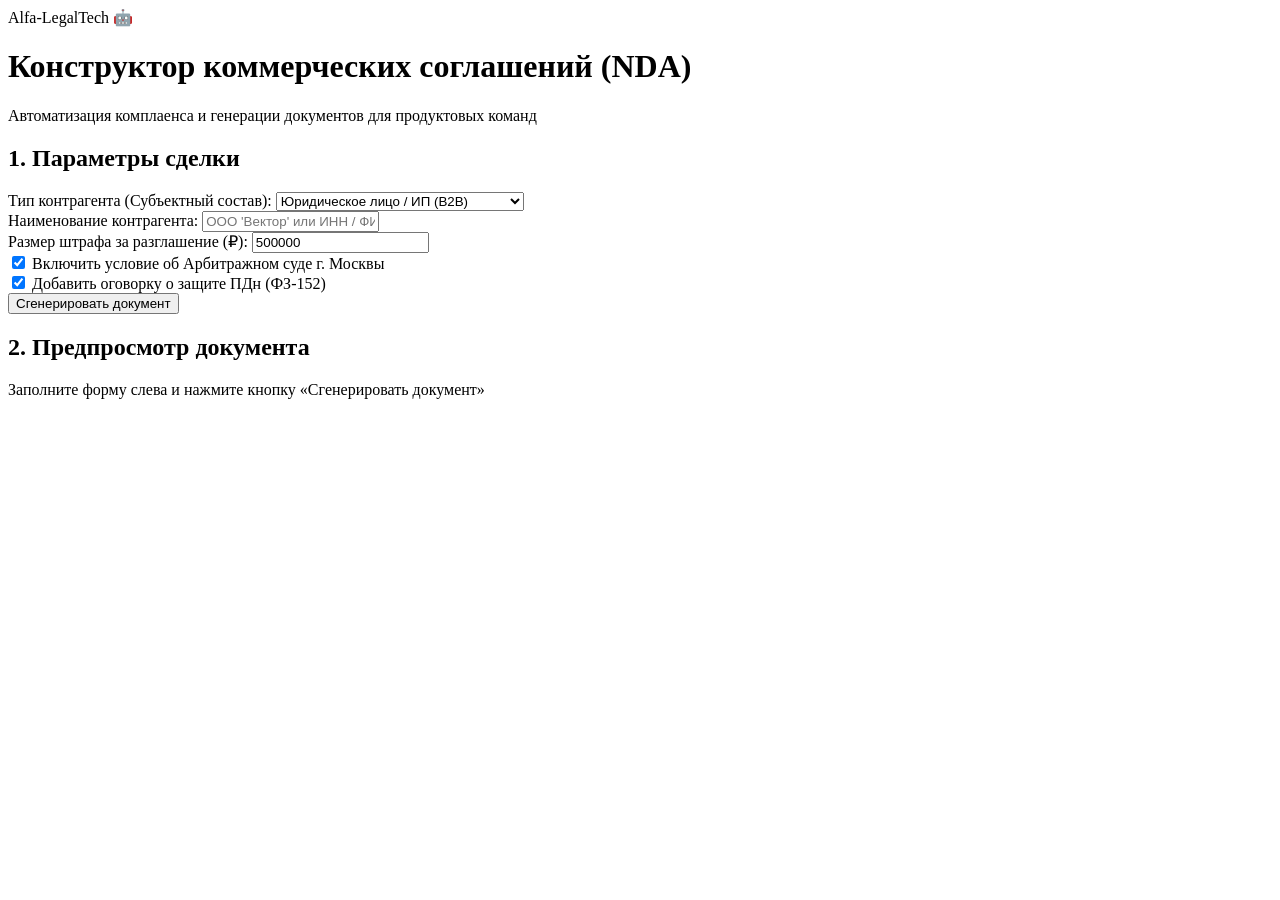
==== index.html @ 14169ea5 "Create index.html" ====
<!DOCTYPE html>
<html lang="ru">
<head>
    <meta charset="UTF-8">
    <meta name="viewport" content="width=device-width, initial-scale=1.0">
    <title>LegalTech Contract Constructor | Alfa-Beta</title>
    <link rel="stylesheet" href="style.css">
</head>
<body>
    <div class="container">
        <header>
            <div class="logo">Alfa-LegalTech 🤖</div>
            <h1>Конструктор коммерческих соглашений (NDA)</h1>
            <p class="subtitle">Автоматизация комплаенса и генерации документов для продуктовых команд</p>
        </header>

        <div class="main-content">
            <!-- Левая часть: Форма ввода параметров -->
            <section class="form-section">
                <h2>1. Параметры сделки</h2>
                <form id="contractForm">
                    <div class="form-group">
                        <label for="clientType">Тип контрагента (Субъектный состав):</label>
                        <select id="clientType">
                            <option value="b2b">Юридическое лицо / ИП (B2B)</option>
                            <option value="b2c">Физическое лицо / Фрилансер (B2C)</option>
                        </select>
                    </div>

                    <div class="form-group">
                        <label for="partyName">Наименование контрагента:</label>
                        <input type="text" id="partyName" placeholder="ООО 'Вектор' или ИНН / ФИО фрилансера" required>
                    </div>

                    <div class="form-group">
                        <label for="penaltyAmount">Размер штрафа за разглашение (₽):</label>
                        <input type="number" id="penaltyAmount" value="500000" step="50000">
                    </div>

                    <div class="form-group checkbox-group">
                        <input type="checkbox" id="includeArbitration" checked>
                        <label for="includeArbitration">Включить условие об Арбитражном суде г. Москвы</label>
                    </div>

                    <div class="form-group checkbox-group">
                        <input type="checkbox" id="personalData" checked>
                        <label for="personalData">Добавить оговорку о защите ПДн (ФЗ-152)</label>
                    </div>

                    <button type="button" id="generateBtn" class="btn">Сгенерировать документ</button>
                </form>
            </section>

            <!-- Правая часть: Результат (Документ) -->
            <section class="preview-section">
                <h2>2. Предпросмотр документа</h2>
                <div class="document-box" id="documentOutput">
                    <p class="placeholder-text">Заполните форму слева и нажмите кнопку «Сгенерировать документ»</p>
                </div>
            </section>
        </div>
    </div>
    <script src="script.js"></script>
</body>
</html>
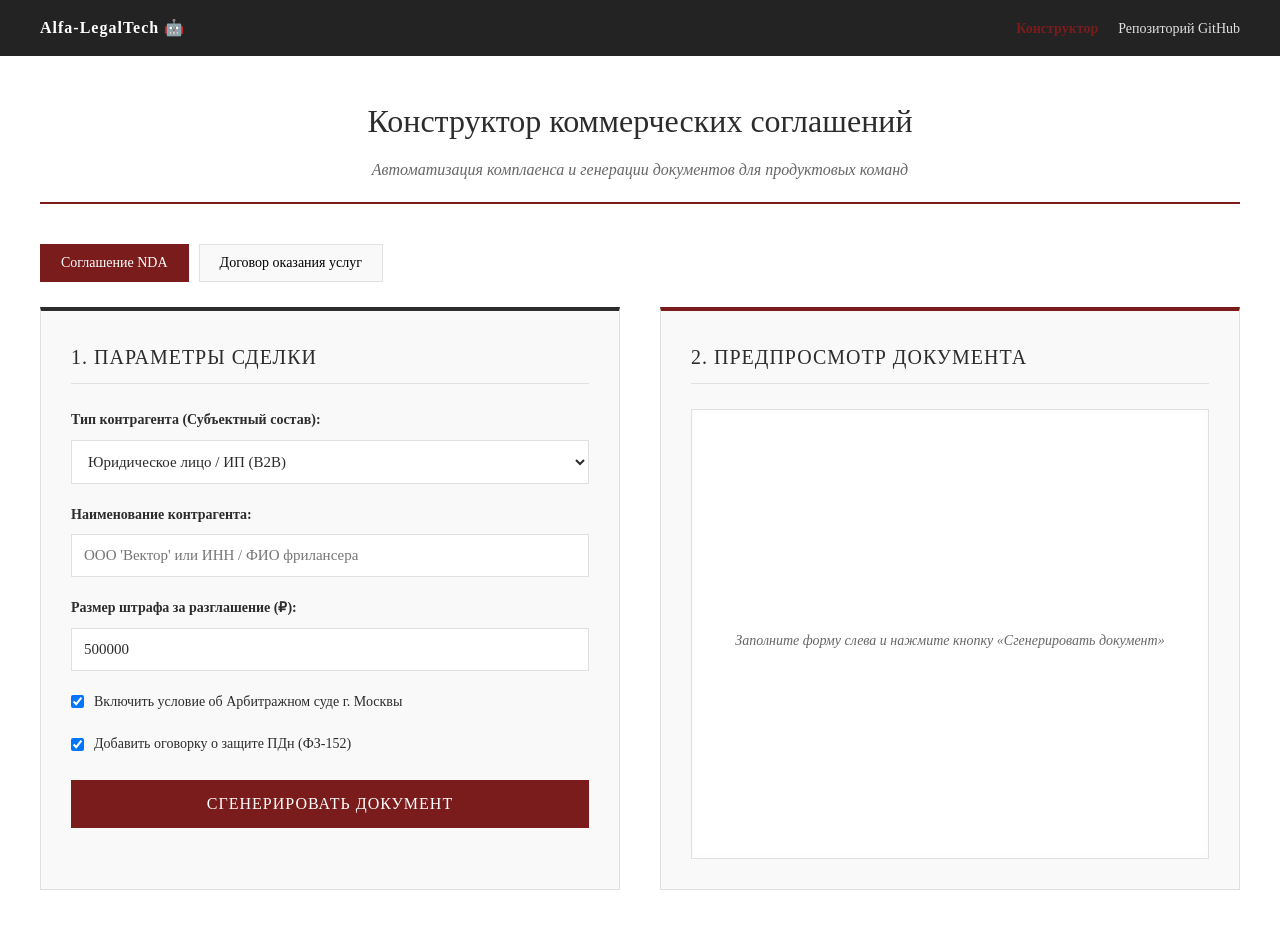
==== commit 7cdc0748: "Update index.html" ====
--- a/index.html
+++ b/index.html
@@ -7,15 +7,28 @@
     <link rel="stylesheet" href="style.css">
 </head>
 <body>
+    <nav class="top-nav">
+        <div class="nav-container">
+            <div class="nav-brand">Alfa-LegalTech 🤖</div>
+            <ul class="nav-menu">
+                <li><a href="#" class="active">Конструктор</a></li>
+                <li><a href="https://github.com/viksh-dev" target="_blank">Репозиторий GitHub</a></li>
+            </ul>
+        </div>
+    </nav>
+
     <div class="container">
         <header>
-            <div class="logo">Alfa-LegalTech 🤖</div>
-            <h1>Конструктор коммерческих соглашений (NDA)</h1>
+            <h1>Конструктор коммерческих соглашений</h1>
             <p class="subtitle">Автоматизация комплаенса и генерации документов для продуктовых команд</p>
         </header>
 
+        <div class="tabs-container">
+            <button class="tab-btn active" data-tab="nda">Соглашение NDA</button>
+            <button class="tab-btn" data-tab="service">Договор оказания услуг</button>
+        </div>
+
         <div class="main-content">
-            <!-- Левая часть: Форма ввода параметров -->
             <section class="form-section">
                 <h2>1. Параметры сделки</h2>
                 <form id="contractForm">
@@ -44,6 +57,7 @@
 
                     <div class="form-group checkbox-group">
                         <input type="checkbox" id="personalData" checked>
+                        <label type="checkbox" id="personalData" checked>
                         <label for="personalData">Добавить оговорку о защите ПДн (ФЗ-152)</label>
                     </div>
 
@@ -51,7 +65,6 @@
                 </form>
             </section>
 
-            <!-- Правая часть: Результат (Документ) -->
             <section class="preview-section">
                 <h2>2. Предпросмотр документа</h2>
                 <div class="document-box" id="documentOutput">
--- a/style.css
+++ b/style.css
@@ -0,0 +1,238 @@
+.top-nav {
+    background-color: #232323;
+    padding: 15px 20px;
+    margin: -40px -20px 40px -20px;
+}
+
+.nav-container {
+    max-width: 1200px;
+    margin: 0 auto;
+    display: flex;
+    justify-content: space-between;
+    align-items: center;
+}
+
+.nav-brand {
+    color: #FFFFFF;
+    font-size: 16px;
+    font-weight: bold;
+    letter-spacing: 1px;
+}
+
+.nav-menu {
+    display: flex;
+    list-style: none;
+    gap: 20px;
+}
+
+.nav-menu a {
+    color: #E0E0E0;
+    text-decoration: none;
+    font-size: 14px;
+    transition: color 0.3s;
+}
+
+.nav-menu a:hover, .nav-menu a.active {
+    color: #7A1C1C;
+    font-weight: bold;
+}
+
+.tabs-container {
+    display: flex;
+    gap: 10px;
+    margin-bottom: 25px;
+}
+
+.tab-btn {
+    background-color: #F9F9F9;
+    border: 1px solid #E0E0E0;
+    padding: 10px 20px;
+    font-size: 14px;
+    cursor: pointer;
+    transition: all 0.3s;
+}
+
+.tab-btn.active {
+    background-color: #7A1C1C;
+    color: #FFFFFF;
+    border-color: #7A1C1C;
+}
+:root {
+    --primary-color: #7A1C1C;
+    --primary-hover: #5A1212;
+    --bg-light: #F9F9F9;
+    --text-dark: #2C2C2C;
+    --text-muted: #666666;
+    --border-color: #E0E0E0;
+    --footer-dark: #232323;
+}
+
+* {
+    box-sizing: border-box;
+    margin: 0;
+    padding: 0;
+    font-family: 'Times New Roman', Georgia, serif;
+}
+
+body {
+    background-color: #FFFFFF;
+    color: var(--text-dark);
+    line-height: 1.6;
+    padding: 40px 20px;
+}
+
+.container {
+    max-width: 1200px;
+    margin: 0 auto;
+}
+
+header {
+    text-align: center;
+    margin-bottom: 40px;
+    border-bottom: 2px solid var(--primary-color);
+    padding-bottom: 20px;
+}
+
+.logo {
+    font-size: 14px;
+    text-transform: uppercase;
+    letter-spacing: 2px;
+    color: var(--text-muted);
+    margin-bottom: 10px;
+}
+
+h1 {
+    font-size: 32px;
+    font-weight: normal;
+    color: var(--text-dark);
+    margin-bottom: 10px;
+}
+
+.subtitle {
+    font-style: italic;
+    color: var(--text-muted);
+    font-size: 16px;
+}
+
+.main-content {
+    display: flex;
+    gap: 40px;
+}
+
+section {
+    flex: 1;
+    background: var(--bg-light);
+    border: 1px solid var(--border-color);
+    padding: 30px;
+    border-top: 4px solid var(--text-dark);
+}
+
+.preview-section {
+    border-top: 4px solid var(--primary-color);
+}
+
+h2 {
+    font-size: 20px;
+    font-weight: normal;
+    text-transform: uppercase;
+    letter-spacing: 1px;
+    margin-bottom: 25px;
+    color: var(--text-dark);
+    border-bottom: 1px solid var(--border-color);
+    padding-bottom: 10px;
+}
+
+.form-group {
+    margin-bottom: 20px;
+}
+
+label {
+    display: block;
+    font-size: 14px;
+    margin-bottom: 8px;
+    font-weight: bold;
+}
+
+input[type="text"],
+input[type="number"],
+select {
+    width: 100%;
+    padding: 12px;
+    border: 1px solid var(--border-color);
+    background-color: #FFFFFF;
+    font-size: 15px;
+    color: var(--text-dark);
+    transition: border 0.3s;
+}
+
+input:focus, select:focus {
+    outline: none;
+    border-color: var(--primary-color);
+}
+
+.checkbox-group {
+    display: flex;
+    align-items: center;
+    gap: 10px;
+    cursor: pointer;
+}
+
+.checkbox-group label {
+    margin-bottom: 0;
+    font-weight: normal;
+}
+
+.btn {
+    display: block;
+    width: 100%;
+    background-color: var(--primary-color);
+    color: #FFFFFF;
+    border: none;
+    padding: 15px;
+    font-size: 16px;
+    text-transform: uppercase;
+    letter-spacing: 1px;
+    cursor: pointer;
+    transition: background 0.3s;
+    margin-top: 25px;
+}
+
+.btn:hover {
+    background-color: var(--primary-hover);
+}
+
+.document-box {
+    background: #FFFFFF;
+    border: 1px solid var(--border-color);
+    padding: 40px;
+    min-height: 450px;
+    font-size: 14px;
+    color: #000000;
+    box-shadow: inset 0 0 10px rgba(0,0,0,0.02);
+    overflow-y: auto;
+}
+
+.placeholder-text {
+    color: var(--text-muted);
+    font-style: italic;
+    text-align: center;
+    margin-top: 180px;
+}
+
+.doc-title {
+    text-align: center;
+    font-weight: bold;
+    text-transform: uppercase;
+    margin-bottom: 20px;
+}
+
+.doc-clause {
+    margin-bottom: 15px;
+    text-align: justify;
+}
+
+max-width: 768px {
+    .main-content {
+        flex-direction: column;
+    }
+}
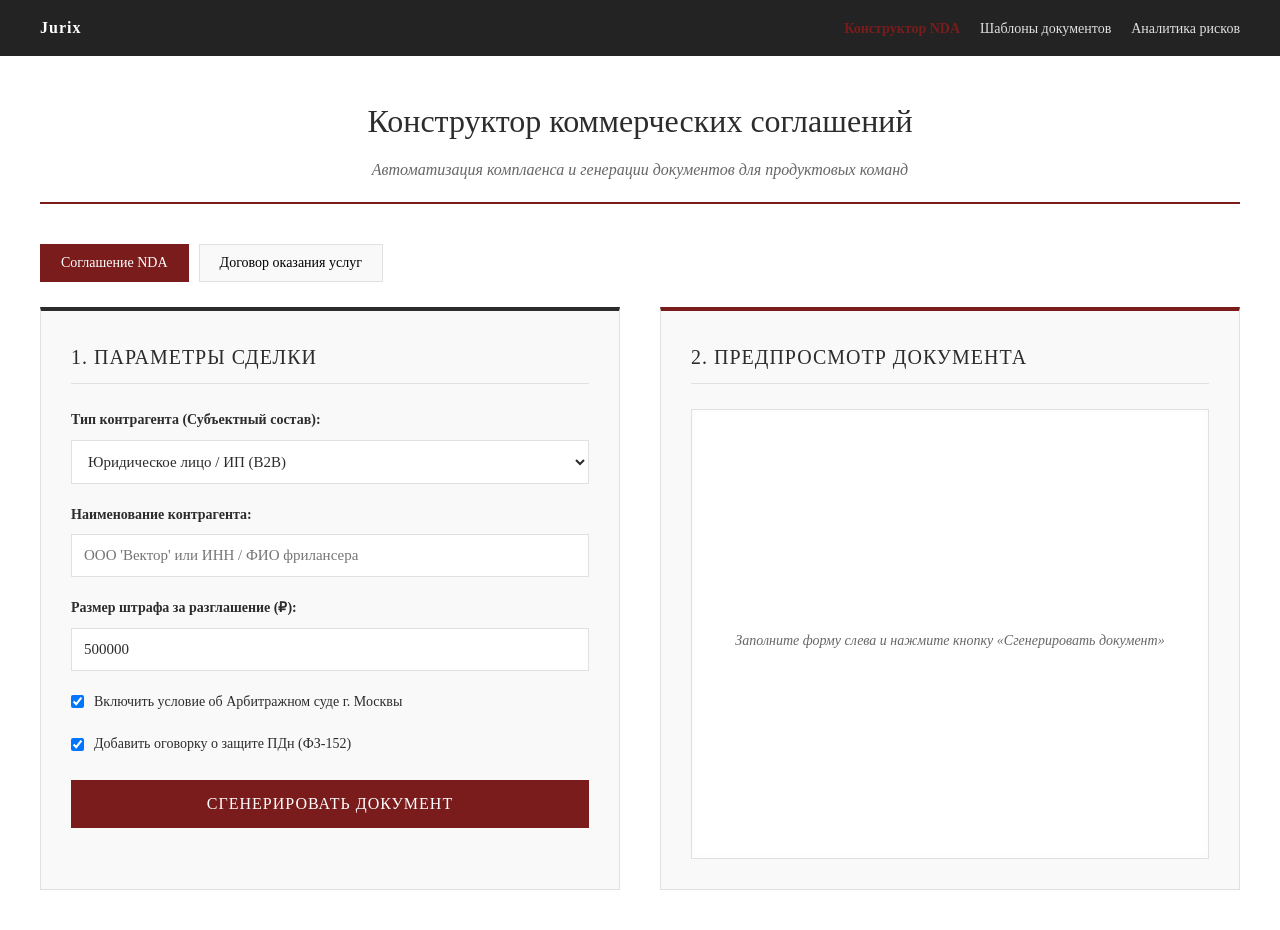
==== commit 5f06e49b: "Update index.html" ====
--- a/index.html
+++ b/index.html
@@ -8,14 +8,15 @@
 </head>
 <body>
     <nav class="top-nav">
-        <div class="nav-container">
-            <div class="nav-brand">Alfa-LegalTech 🤖</div>
-            <ul class="nav-menu">
-                <li><a href="#" class="active">Конструктор</a></li>
-                <li><a href="https://github.com/viksh-dev" target="_blank">Репозиторий GitHub</a></li>
-            </ul>
-        </div>
-    </nav>
+    <div class="nav-container">
+        <div class="nav-brand">Jurix</div>
+        <ul class="nav-menu">
+            <li><a href="index.html" class="active">Конструктор NDA</a></li>
+            <li><a href="templates.html">Шаблоны документов</a></li>
+            <li><a href="analytics.html">Аналитика рисков</a></li>
+        </ul>
+    </div>
+</nav>
 
     <div class="container">
         <header>
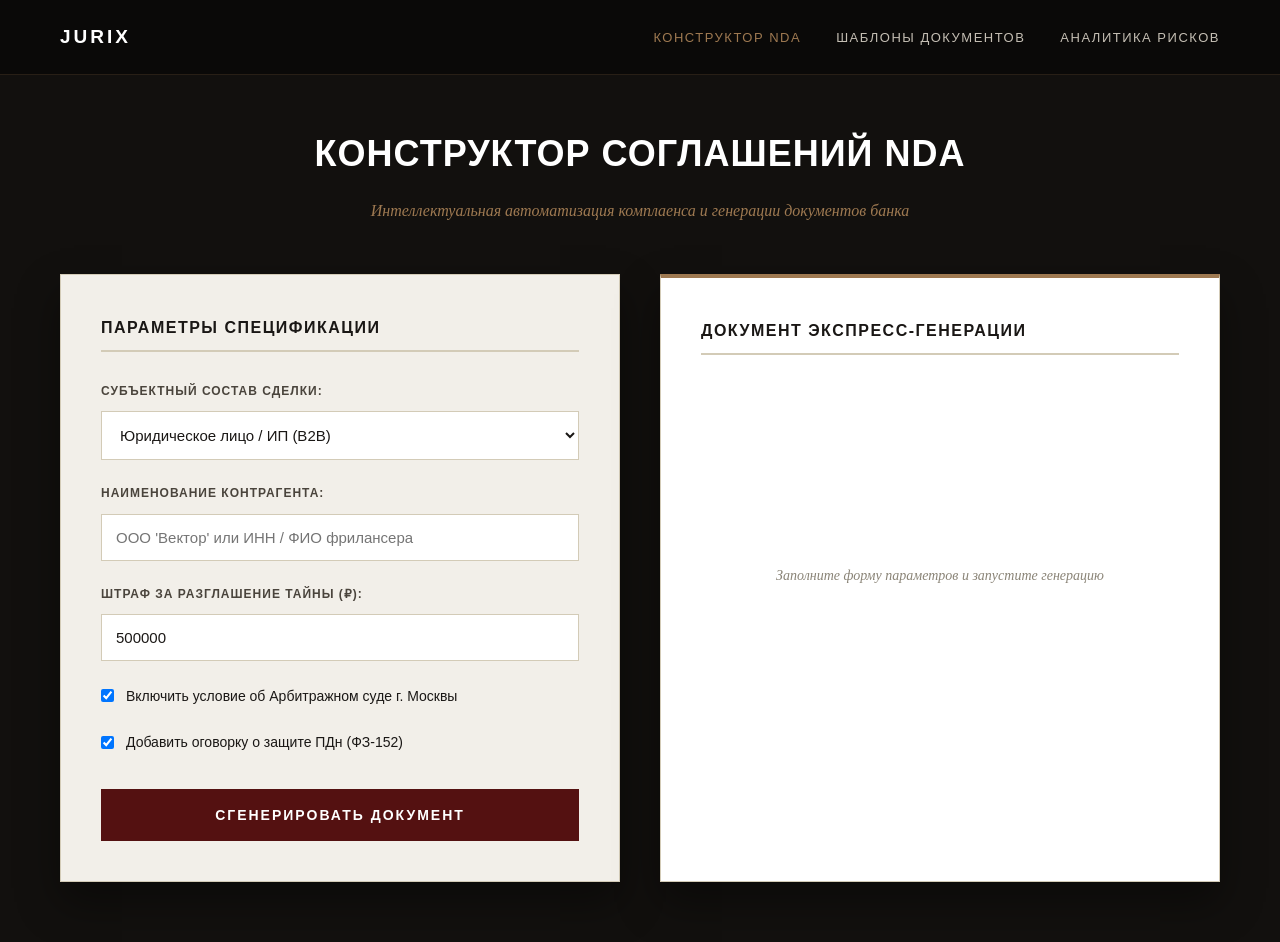
==== commit 0a076989: "Update index.html" ====
--- a/index.html
+++ b/index.html
@@ -3,38 +3,33 @@
 <head>
     <meta charset="UTF-8">
     <meta name="viewport" content="width=device-width, initial-scale=1.0">
-    <title>LegalTech Contract Constructor | Alfa-Beta</title>
+    <title>Конструктор NDA | Alfa-LegalTech</title>
     <link rel="stylesheet" href="style.css">
 </head>
 <body>
     <nav class="top-nav">
-    <div class="nav-container">
-        <div class="nav-brand">Jurix</div>
-        <ul class="nav-menu">
-            <li><a href="index.html" class="active">Конструктор NDA</a></li>
-            <li><a href="templates.html">Шаблоны документов</a></li>
-            <li><a href="analytics.html">Аналитика рисков</a></li>
-        </ul>
-    </div>
-</nav>
+        <div class="nav-container">
+            <div class="nav-brand">jURIX</div>
+            <ul class="nav-menu">
+                <li><a href="index.html" class="active">Конструктор NDA</a></li>
+                <li><a href="templates.html">Шаблоны документов</a></li>
+                <li><a href="analytics.html">Аналитика рисков</a></li>
+            </ul>
+        </div>
+    </nav>
 
     <div class="container">
         <header>
-            <h1>Конструктор коммерческих соглашений</h1>
-            <p class="subtitle">Автоматизация комплаенса и генерации документов для продуктовых команд</p>
+            <h1>Конструктор соглашений NDA</h1>
+            <p class="subtitle">Интеллектуальная автоматизация комплаенса и генерации документов банка</p>
         </header>
-
-        <div class="tabs-container">
-            <button class="tab-btn active" data-tab="nda">Соглашение NDA</button>
-            <button class="tab-btn" data-tab="service">Договор оказания услуг</button>
-        </div>
 
         <div class="main-content">
             <section class="form-section">
-                <h2>1. Параметры сделки</h2>
+                <h2>Параметры спецификации</h2>
                 <form id="contractForm">
                     <div class="form-group">
-                        <label for="clientType">Тип контрагента (Субъектный состав):</label>
+                        <label for="clientType">Субъектный состав сделки:</label>
                         <select id="clientType">
                             <option value="b2b">Юридическое лицо / ИП (B2B)</option>
                             <option value="b2c">Физическое лицо / Фрилансер (B2C)</option>
@@ -47,7 +42,7 @@
                     </div>
 
                     <div class="form-group">
-                        <label for="penaltyAmount">Размер штрафа за разглашение (₽):</label>
+                        <label for="penaltyAmount">Штраф за разглашение тайны (₽):</label>
                         <input type="number" id="penaltyAmount" value="500000" step="50000">
                     </div>
 
@@ -58,7 +53,6 @@
 
                     <div class="form-group checkbox-group">
                         <input type="checkbox" id="personalData" checked>
-                        <label type="checkbox" id="personalData" checked>
                         <label for="personalData">Добавить оговорку о защите ПДн (ФЗ-152)</label>
                     </div>
 
@@ -67,9 +61,9 @@
             </section>
 
             <section class="preview-section">
-                <h2>2. Предпросмотр документа</h2>
+                <h2>Документ экспресс-генерации</h2>
                 <div class="document-box" id="documentOutput">
-                    <p class="placeholder-text">Заполните форму слева и нажмите кнопку «Сгенерировать документ»</p>
+                    <p class="placeholder-text">Заполните форму параметров и запустите генерацию</p>
                 </div>
             </section>
         </div>
--- a/style.css
+++ b/style.css
@@ -1,116 +1,96 @@
-.top-nav {
-    background-color: #232323;
-    padding: 15px 20px;
-    margin: -40px -20px 40px -20px;
-}
-
-.nav-container {
-    max-width: 1200px;
-    margin: 0 auto;
-    display: flex;
-    justify-content: space-between;
-    align-items: center;
-}
-
-.nav-brand {
-    color: #FFFFFF;
-    font-size: 16px;
-    font-weight: bold;
-    letter-spacing: 1px;
-}
-
-.nav-menu {
-    display: flex;
-    list-style: none;
-    gap: 20px;
-}
-
-.nav-menu a {
-    color: #E0E0E0;
-    text-decoration: none;
-    font-size: 14px;
-    transition: color 0.3s;
-}
-
-.nav-menu a:hover, .nav-menu a.active {
-    color: #7A1C1C;
-    font-weight: bold;
-}
-
-.tabs-container {
-    display: flex;
-    gap: 10px;
-    margin-bottom: 25px;
-}
-
-.tab-btn {
-    background-color: #F9F9F9;
-    border: 1px solid #E0E0E0;
-    padding: 10px 20px;
-    font-size: 14px;
-    cursor: pointer;
-    transition: all 0.3s;
-}
-
-.tab-btn.active {
-    background-color: #7A1C1C;
-    color: #FFFFFF;
-    border-color: #7A1C1C;
-}
 :root {
-    --primary-color: #7A1C1C;
-    --primary-hover: #5A1212;
-    --bg-light: #F9F9F9;
-    --text-dark: #2C2C2C;
-    --text-muted: #666666;
-    --border-color: #E0E0E0;
-    --footer-dark: #232323;
+    --bg-dark-screen: #12100E; 
+    --panel-paper: #F2EFE9;   
+    --text-main: #1A1715;     
+    --text-light: #EAE5DC;    
+    --accent-gold: #9E7951;   
+    --accent-wine: #541111;   
+    --accent-wine-hover: #3A0B0B;
+    --border-soft: #D3CBB7;   
 }
 
 * {
     box-sizing: border-box;
     margin: 0;
     padding: 0;
+}
+
+body {
+    background-color: var(--bg-dark-screen);
+    color: var(--text-light);
+    line-height: 1.6;
+    padding: 0 0 60px 0;
     font-family: 'Times New Roman', Georgia, serif;
 }
 
-body {
-    background-color: #FFFFFF;
-    color: var(--text-dark);
-    line-height: 1.6;
-    padding: 40px 20px;
+.top-nav {
+    background-color: #0A0908;
+    padding: 22px 0;
+    border-bottom: 1px solid rgba(158, 121, 81, 0.2);
+    margin-bottom: 50px;
+}
+
+.nav-container {
+    max-width: 1200px;
+    margin: 0 auto;
+    display: flex;
+    justify-content: space-between;
+    align-items: center;
+    padding: 0 20px;
+}
+
+.nav-brand {
+    color: #FFFFFF;
+    font-size: 19px;
+    font-weight: bold;
+    text-transform: uppercase;
+    letter-spacing: 3px;
+    font-family: 'Arial Black', Gadget, sans-serif;
+}
+
+.nav-menu {
+    display: flex;
+    list-style: none;
+    gap: 35px;
+}
+
+.nav-menu a {
+    color: #C4BEB3;
+    text-decoration: none;
+    font-size: 13px;
+    text-transform: uppercase;
+    letter-spacing: 1.5px;
+    font-family: Arial, sans-serif;
+    transition: all 0.3s;
+}
+
+.nav-menu a:hover, .nav-menu a.active {
+    color: var(--accent-gold);
 }
 
 .container {
     max-width: 1200px;
     margin: 0 auto;
+    padding: 0 20px;
 }
 
 header {
     text-align: center;
-    margin-bottom: 40px;
-    border-bottom: 2px solid var(--primary-color);
-    padding-bottom: 20px;
-}
-
-.logo {
-    font-size: 14px;
-    text-transform: uppercase;
-    letter-spacing: 2px;
-    color: var(--text-muted);
-    margin-bottom: 10px;
-}
-
-h1 {
-    font-size: 32px;
-    font-weight: normal;
-    color: var(--text-dark);
-    margin-bottom: 10px;
+    margin-bottom: 50px;
+}
+
+header h1 {
+    font-family: 'Arial Black', Gadget, sans-serif;
+    font-size: 36px;
+    text-transform: uppercase;
+    letter-spacing: 1px;
+    color: #FFFFFF;
+    margin-bottom: 15px;
 }
 
 .subtitle {
     font-style: italic;
-    color: var(--text-muted);
+    color: var(--accent-gold);
     font-size: 16px;
 }
 
@@ -121,118 +101,184 @@
 
 section {
     flex: 1;
-    background: var(--bg-light);
-    border: 1px solid var(--border-color);
-    padding: 30px;
-    border-top: 4px solid var(--text-dark);
+    background: var(--panel-paper);
+    color: var(--text-main);
+    border: 1px solid var(--border-soft);
+    padding: 40px;
+    box-shadow: 0 20px 40px rgba(0, 0, 0, 0.4);
 }
 
 .preview-section {
-    border-top: 4px solid var(--primary-color);
+    background: #FFFFFF;
+    border-top: 4px solid var(--accent-gold);
 }
 
 h2 {
-    font-size: 20px;
-    font-weight: normal;
-    text-transform: uppercase;
-    letter-spacing: 1px;
-    margin-bottom: 25px;
-    color: var(--text-dark);
-    border-bottom: 1px solid var(--border-color);
+    font-family: Arial, sans-serif;
+    font-size: 16px;
+    font-weight: bold;
+    text-transform: uppercase;
+    letter-spacing: 1.5px;
+    margin-bottom: 30px;
+    color: var(--text-main);
+    border-bottom: 2px solid var(--border-soft);
     padding-bottom: 10px;
 }
 
 .form-group {
-    margin-bottom: 20px;
+    margin-bottom: 24px;
 }
 
 label {
     display: block;
-    font-size: 14px;
-    margin-bottom: 8px;
-    font-weight: bold;
+    font-size: 12px;
+    text-transform: uppercase;
+    letter-spacing: 1px;
+    margin-bottom: 10px;
+    font-weight: bold;
+    font-family: Arial, sans-serif;
+    color: #4A443C;
 }
 
 input[type="text"],
 input[type="number"],
 select {
     width: 100%;
-    padding: 12px;
-    border: 1px solid var(--border-color);
+    padding: 14px;
+    border: 1px solid var(--border-soft);
     background-color: #FFFFFF;
     font-size: 15px;
-    color: var(--text-dark);
-    transition: border 0.3s;
+    color: var(--text-main);
+    font-family: Arial, sans-serif;
+    transition: all 0.3s;
 }
 
 input:focus, select:focus {
     outline: none;
-    border-color: var(--primary-color);
+    border-color: var(--accent-wine);
+    box-shadow: 0 0 5px rgba(84, 17, 17, 0.2);
 }
 
 .checkbox-group {
     display: flex;
     align-items: center;
-    gap: 10px;
+    gap: 12px;
     cursor: pointer;
 }
 
 .checkbox-group label {
     margin-bottom: 0;
     font-weight: normal;
+    text-transform: none;
+    letter-spacing: 0;
+    font-size: 14px;
+    color: var(--text-main);
 }
 
 .btn {
     display: block;
     width: 100%;
-    background-color: var(--primary-color);
+    background-color: var(--accent-wine);
     color: #FFFFFF;
     border: none;
-    padding: 15px;
-    font-size: 16px;
-    text-transform: uppercase;
-    letter-spacing: 1px;
+    padding: 18px;
+    font-size: 14px;
+    font-weight: bold;
+    text-transform: uppercase;
+    letter-spacing: 2px;
+    font-family: Arial, sans-serif;
     cursor: pointer;
-    transition: background 0.3s;
-    margin-top: 25px;
+    transition: all 0.3s;
+    margin-top: 35px;
 }
 
 .btn:hover {
-    background-color: var(--primary-hover);
+    background-color: var(--accent-wine-hover);
+    box-shadow: 0 5px 15px rgba(0,0,0,0.3);
 }
 
 .document-box {
     background: #FFFFFF;
-    border: 1px solid var(--border-color);
-    padding: 40px;
-    min-height: 450px;
+    padding: 20px 10px;
+    min-height: 440px;
     font-size: 14px;
     color: #000000;
-    box-shadow: inset 0 0 10px rgba(0,0,0,0.02);
-    overflow-y: auto;
 }
 
 .placeholder-text {
-    color: var(--text-muted);
+    color: #8A8477;
     font-style: italic;
     text-align: center;
-    margin-top: 180px;
+    margin-top: 160px;
 }
 
 .doc-title {
     text-align: center;
-    font-weight: bold;
-    text-transform: uppercase;
-    margin-bottom: 20px;
+    font
+
+
+weight: bold;
+    text-transform: uppercase;
+    margin-bottom: 25px;
+    letter-spacing: 1px;
 }
 
 .doc-clause {
-    margin-bottom: 15px;
+    margin-bottom: 18px;
     text-align: justify;
+}
+
+.card-item {
+    background: #FFFFFF;
+    padding: 25px;
+    border: 1px solid var(--border-soft);
+    margin-bottom: 25px;
+    box-shadow: 0 5px 15px rgba(0,0,0,0.03);
+}
+
+.card-item h3 {
+    font-family: Arial, sans-serif;
+    font-size: 16px;
+    text-transform: uppercase;
+    color: var(--accent-wine);
+    margin-bottom: 8px;
+}
+
+.stat-container {
+    display: flex;
+    gap: 25px;
+    margin-top: 35px;
+}
+
+.stat-box {
+    background: #FFFFFF;
+    padding: 30px;
+    border: 1px solid var(--border-soft);
+    flex: 1;
+    text-align: center;
+    box-shadow: 0 5px 15px rgba(0,0,0,0.03);
+}
+
+.stat-num {
+    font-size: 36px;
+    font-weight: bold;
+    color: var(--accent-wine);
+    display: block;
+    margin-bottom: 5px;
+}
+
+.stat-label {
+    font-size: 11px;
+    text-transform: uppercase;
+    letter-spacing: 1px;
+    color: #6B6459;
 }
 
 max-width: 768px {
     .main-content {
         flex-direction: column;
     }
-}
+    .stat-container {
+        flex-direction: column;
+    }
+}-
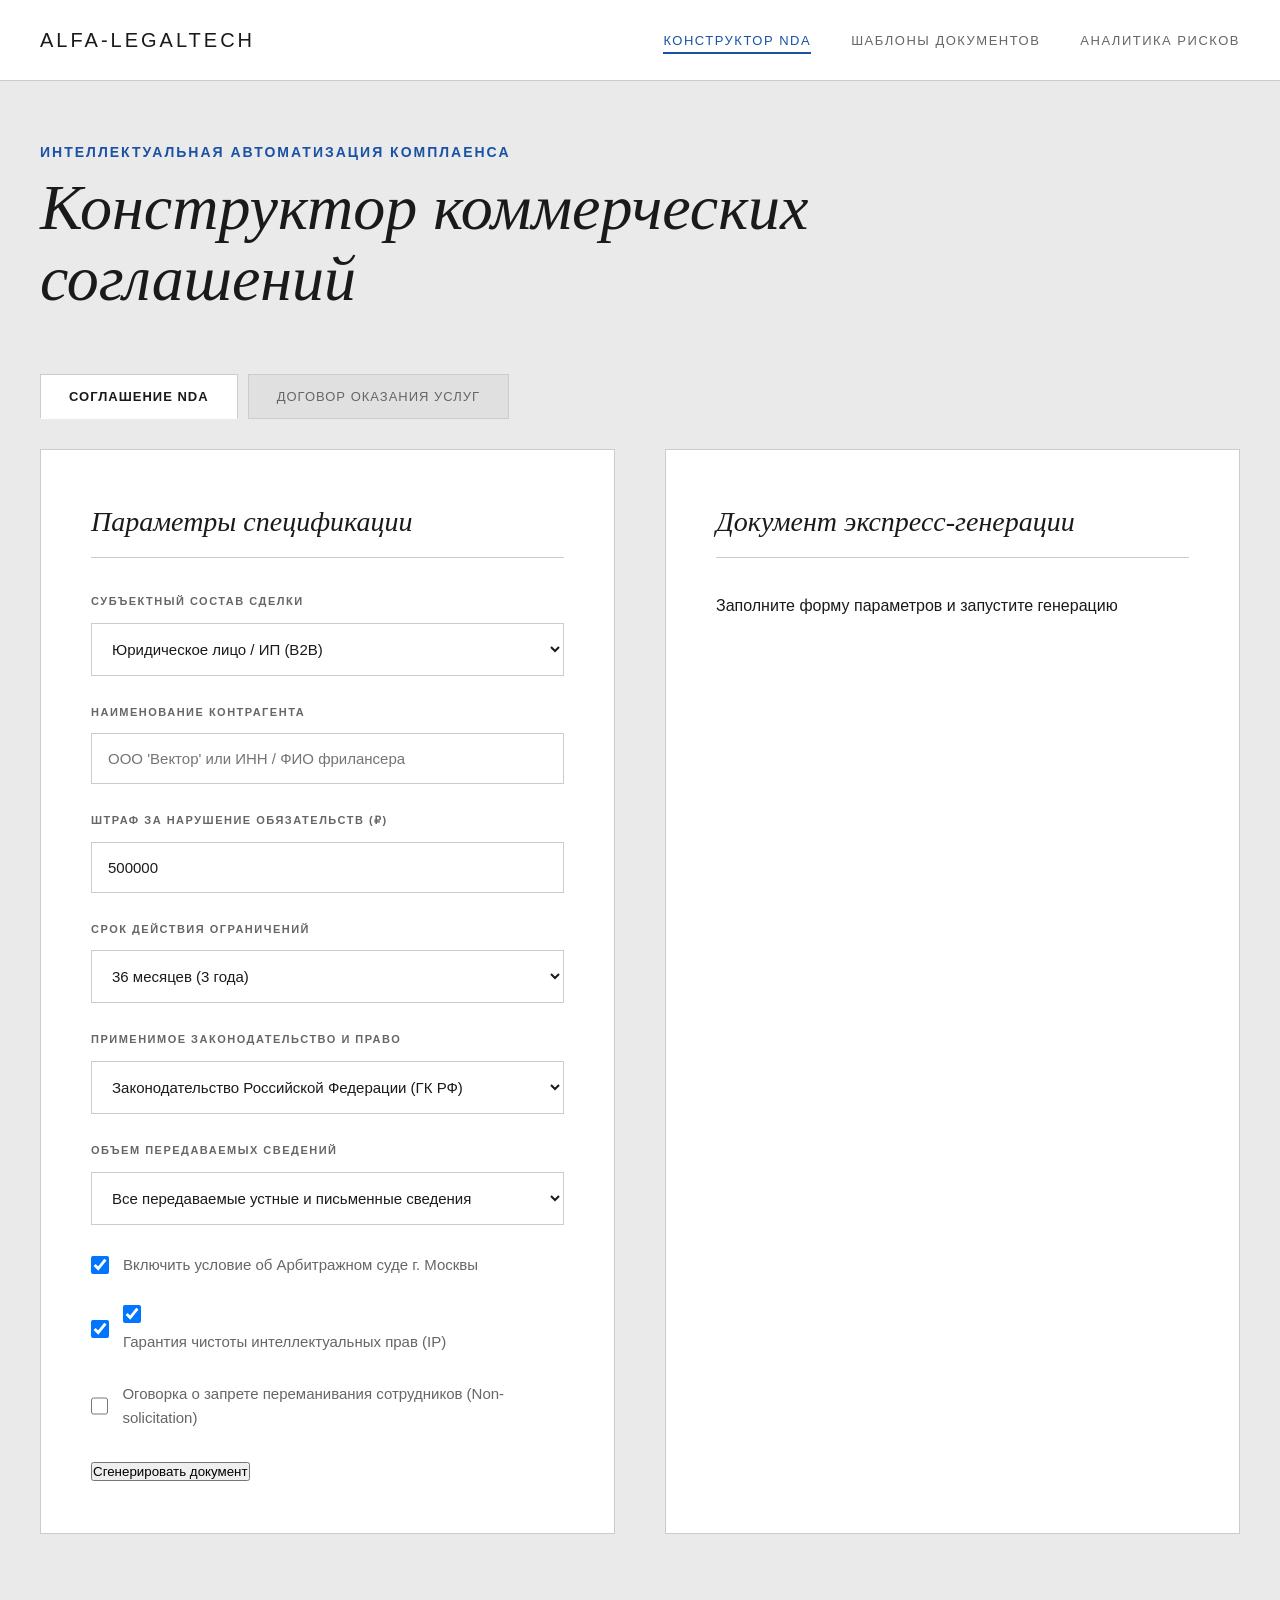
==== commit 65348634: "Update index.html" ====
--- a/index.html
+++ b/index.html
@@ -3,13 +3,13 @@
 <head>
     <meta charset="UTF-8">
     <meta name="viewport" content="width=device-width, initial-scale=1.0">
-    <title>Конструктор NDA | Alfa-LegalTech</title>
+    <title>Конструктор NDA | JURIXXX</title>
     <link rel="stylesheet" href="style.css">
 </head>
 <body>
     <nav class="top-nav">
         <div class="nav-container">
-            <div class="nav-brand">jURIX</div>
+            <div class="nav-brand">Alfa-LegalTech</div>
             <ul class="nav-menu">
                 <li><a href="index.html" class="active">Конструктор NDA</a></li>
                 <li><a href="templates.html">Шаблоны документов</a></li>
@@ -20,16 +20,21 @@
 
     <div class="container">
         <header>
-            <h1>Конструктор соглашений NDA</h1>
-            <p class="subtitle">Интеллектуальная автоматизация комплаенса и генерации документов банка</p>
+            <p class="subtitle">Интеллектуальная автоматизация комплаенса</p>
+            <h1>Конструктор коммерческих соглашений</h1>
         </header>
+
+        <div class="tabs-nav">
+            <button class="tab-btn active" data-tab="nda">Соглашение NDA</button>
+            <button class="tab-btn" data-tab="service">Договор оказания услуг</button>
+        </div>
 
         <div class="main-content">
             <section class="form-section">
                 <h2>Параметры спецификации</h2>
                 <form id="contractForm">
                     <div class="form-group">
-                        <label for="clientType">Субъектный состав сделки:</label>
+                        <label for="clientType">Субъектный состав сделки</label>
                         <select id="clientType">
                             <option value="b2b">Юридическое лицо / ИП (B2B)</option>
                             <option value="b2c">Физическое лицо / Фрилансер (B2C)</option>
@@ -37,13 +42,38 @@
                     </div>
 
                     <div class="form-group">
-                        <label for="partyName">Наименование контрагента:</label>
+                        <label for="partyName">Наименование контрагента</label>
                         <input type="text" id="partyName" placeholder="ООО 'Вектор' или ИНН / ФИО фрилансера" required>
                     </div>
 
                     <div class="form-group">
-                        <label for="penaltyAmount">Штраф за разглашение тайны (₽):</label>
+                        <label for="penaltyAmount">Штраф за нарушение обязательств (₽)</label>
                         <input type="number" id="penaltyAmount" value="500000" step="50000">
+                    </div>
+
+                    <div class="form-group">
+                        <label for="termMonths">Срок действия ограничений</label>
+                        <select id="termMonths">
+                            <option value="12">12 месяцев (1 год)</option>
+                            <option value="36" selected>36 месяцев (3 года)</option>
+                            <option value="60">60 месяцев (5 лет)</option>
+                        </select>
+                    </div>
+
+                    <div class="form-group">
+                        <label for="governingLaw">Применимое законодательство и право</label>
+                        <select id="governingLaw">
+                            <option value="rf">Законодательство Российской Федерации (ГК РФ)</option>
+                            <option value="england">Английское право (English Law / Применяется только для MNDA)</option>
+                        </select>
+                    </div>
+
+                    <div class="form-group">
+                        <label for="confidentialityScope">Объем передаваемых сведений</label>
+                        <select id="confidentialityScope">
+                            <option value="all">Все передаваемые устные и письменные сведения</option>
+                            <option value="marked">Только сведения с грифом 'Коммерческая тайна'</option>
+                        </select>
                     </div>
 
                     <div class="form-group checkbox-group">
@@ -53,7 +83,20 @@
 
                     <div class="form-group checkbox-group">
                         <input type="checkbox" id="personalData" checked>
-                        <label for="personalData">Добавить оговорку о защите ПДн (ФЗ-152)</label>
+                        <label for="personalData
+
+
+обавить оговорку о защите ПДн (ФЗ-152)</label>
+                    </div>
+
+                    <div class="form-group checkbox-group">
+                        <input type="checkbox" id="intellectualProperty" checked>
+                        <label for="intellectualProperty">Гарантия чистоты интеллектуальных прав (IP)</label>
+                    </div>
+
+                    <div class="form-group checkbox-group">
+                        <input type="checkbox" id="nonSolicitation">
+                        <label for="nonSolicitation">Оговорка о запрете переманивания сотрудников (Non-solicitation)</label>
                     </div>
 
                     <button type="button" id="generateBtn" class="btn">Сгенерировать документ</button>
--- a/style.css
+++ b/style.css
@@ -1,12 +1,17 @@
 :root {
-    --bg-dark-screen: #12100E; 
-    --panel-paper: #F2EFE9;   
-    --text-main: #1A1715;     
-    --text-light: #EAE5DC;    
-    --accent-gold: #9E7951;   
-    --accent-wine: #541111;   
-    --accent-wine-hover: #3A0B0B;
-    --border-soft: #D3CBB7;   
+    --bg-light-gray: #EAEAEA;
+    --panel-white: #FFFFFF;
+    --text-dark: #1A1A1A;
+    --text-muted: #666666;
+    --accent-blue: #1A52A5;
+    --accent-blue-hover: #113B7A;
+    --border-line: #CCCCCC;
+    --success-green: #137333;
+    --success-bg: #E6F4EA;
+    --warning-orange: #B06000;
+    --warning-bg: #FEF7E0;
+    --danger-red: #C5221F;
+    --danger-bg: #FCE8E6;
 }
 
 * {
@@ -16,153 +21,184 @@
 }
 
 body {
-    background-color: var(--bg-dark-screen);
-    color: var(--text-light);
+    background-color: var(--bg-light-gray);
+    color: var(--text-dark);
     line-height: 1.6;
-    padding: 0 0 60px 0;
-    font-family: 'Times New Roman', Georgia, serif;
+    padding: 0 0 100px 0;
+    font-family: Arial, Helvetica, sans-serif;
+    -webkit-font-smoothing: antialiased;
 }
 
 .top-nav {
-    background-color: #0A0908;
-    padding: 22px 0;
-    border-bottom: 1px solid rgba(158, 121, 81, 0.2);
-    margin-bottom: 50px;
+    background-color: var(--panel-white);
+    padding: 24px 0;
+    border-bottom: 1px solid var(--border-line);
+    margin-bottom: 60px;
+    position: sticky;
+    top: 0;
+    z-index: 1000;
 }
 
 .nav-container {
-    max-width: 1200px;
+    max-width: 1400px;
     margin: 0 auto;
     display: flex;
     justify-content: space-between;
     align-items: center;
-    padding: 0 20px;
+    padding: 0 40px;
 }
 
 .nav-brand {
-    color: #FFFFFF;
-    font-size: 19px;
-    font-weight: bold;
+    color: var(--text-dark);
+    font-size: 20px;
+    font-weight: normal;
     text-transform: uppercase;
     letter-spacing: 3px;
-    font-family: 'Arial Black', Gadget, sans-serif;
 }
 
 .nav-menu {
     display: flex;
     list-style: none;
-    gap: 35px;
+    gap: 40px;
 }
 
 .nav-menu a {
-    color: #C4BEB3;
+    color: var(--text-muted);
     text-decoration: none;
     font-size: 13px;
     text-transform: uppercase;
     letter-spacing: 1.5px;
-    font-family: Arial, sans-serif;
+    transition: color 0.3s, border-color 0.3s;
+    padding-bottom: 4px;
+    border-bottom: 2px solid transparent;
+}
+
+.nav-menu a:hover, .nav-menu a.active {
+    color: var(--accent-blue);
+    border-bottom-color: var(--accent-blue);
+}
+
+.container {
+    max-width: 1400px;
+    margin: 0 auto;
+    padding: 0 40px;
+}
+
+header {
+    text-align: left;
+    margin-bottom: 60px;
+    max-width: 900px;
+}
+
+header h1 {
+    font-family: 'Times New Roman', Georgia, serif;
+    font-size: 64px;
+    font-weight: normal;
+    font-style: italic;
+    color: var(--text-dark);
+    line-height: 1.1;
+    margin-bottom: 20px;
+}
+
+.subtitle {
+    color: var(--accent-blue);
+    font-size: 14px;
+    text-transform: uppercase;
+    letter-spacing: 2px;
+    font-weight: bold;
+    margin-bottom: 10px;
+    display: block;
+}
+
+.tabs-nav {
+    display: flex;
+    gap: 10px;
+    margin-bottom: 30px;
+}
+
+.tab-btn {
+    background: #E0E0E0;
+    border: 1px solid var(--border-line);
+    padding: 14px 28px;
+    font-size: 13px;
+    cursor: pointer;
     transition: all 0.3s;
-}
-
-.nav-menu a:hover, .nav-menu a.active {
-    color: var(--accent-gold);
-}
-
-.container {
-    max-width: 1200px;
-    margin: 0 auto;
-    padding: 0 20px;
-}
-
-header {
-    text-align: center;
-    margin-bottom: 50px;
-}
-
-header h1 {
-    font-family: 'Arial Black', Gadget, sans-serif;
-    font-size: 36px;
+    color: var(--text-muted);
     text-transform: uppercase;
     letter-spacing: 1px;
-    color: #FFFFFF;
-    margin-bottom: 15px;
-}
-
-.subtitle {
-    font-style: italic;
-    color: var(--accent-gold);
-    font-size: 16px;
+}
+
+.tab-btn.active {
+    background: var(--panel-white);
+    color: var(--text-dark);
+    border-bottom-color: transparent;
+    font-weight: bold;
 }
 
 .main-content {
     display: flex;
-    gap: 40px;
+    gap: 50px;
 }
 
 section {
     flex: 1;
-    background: var(--panel-paper);
-    color: var(--text-main);
-    border: 1px solid var(--border-soft);
-    padding: 40px;
-    box-shadow: 0 20px 40px rgba(0, 0, 0, 0.4);
-}
-
-.preview-section {
-    background: #FFFFFF;
-    border-top: 4px solid var(--accent-gold);
+    background: var(--panel-white);
+    color: var(--text-dark);
+    border: 1px solid var(--border-line);
+    padding: 50px;
 }
 
 h2 {
-    font-family: Arial, sans-serif;
-    font-size: 16px;
-    font-weight: bold;
-    text-transform: uppercase;
-    letter-spacing: 1.5px;
-    margin-bottom: 30px;
-    color: var(--text-main);
-    border-bottom: 2px solid var(--border-soft);
-    padding-bottom: 10px;
+    font-family: 'Times New Roman', Georgia, serif;
+    font-size: 28px;
+    font-style: italic;
+    font-weight: normal;
+    margin-bottom: 35px;
+    border-bottom: 1px solid var(--border-line);
+    padding-bottom: 12px;
 }
 
 .form-group {
-    margin-bottom: 24px;
+    margin-bottom: 28px;
 }
 
 label {
     display: block;
-    font-size: 12px;
-    text-transform: uppercase;
-    letter-spacing: 1px;
-    margin-bottom: 10px;
-    font-weight: bold;
-    font-family: Arial, sans-serif;
-    color: #4A443C;
+    font-size: 11px;
+    text-transform: uppercase;
+    letter-spacing: 1.5px;
+    margin-bottom: 12px;
+    font-weight: bold;
+    color: var(--text-muted);
 }
 
 input[type="text"],
 input[type="number"],
 select {
     width: 100%;
-    padding: 14px;
-    border: 1px solid var(--border-soft);
-    background-color: #FFFFFF;
+    padding: 16px;
+    border: 1px solid var(--border-line);
+    background-color: var(--panel-white);
     font-size: 15px;
-    color: var(--text-main);
-    font-family: Arial, sans-serif;
-    transition: all 0.3s;
+    color: var(--text-dark);
+    transition: border-color 0.3s;
 }
 
 input:focus, select:focus {
     outline: none;
-    border-color: var(--accent-wine);
-    box-shadow: 0 0 5px rgba(84, 17, 17, 0.2);
+    border-color: var(--accent-blue);
 }
 
 .checkbox-group {
     display: flex;
     align-items: center;
-    gap: 12px;
+    gap: 14px;
+    cursor: pointer;
+}
+
+.checkbox-group input {
+    width: 18px;
+    height: 18px;
     cursor: pointer;
 }
 
@@ -171,114 +207,242 @@
     font-weight: normal;
     text-transform: none;
     letter-spacing: 0;
-    font-size: 14px;
-    color: var(--text-main);
+    font-size: 15px;
 }
 
 .btn {
-    display: block;
-    width: 100%;
-    background-color: var(--accent-wine);
+    display: inline-block;
+    background-color: var(--accent-blue
+
+
+;
     color: #FFFFFF;
     border: none;
-    padding: 18px;
-    font-size: 14px;
+    padding: 18px 40px;
+    font-size: 13px;
     font-weight: bold;
     text-transform: uppercase;
     letter-spacing: 2px;
-    font-family: Arial, sans-serif;
     cursor: pointer;
-    transition: all 0.3s;
-    margin-top: 35px;
+    transition: background-color 0.3s;
+    margin-top: 20px;
+    border-radius: 40px;
+    text-decoration: none;
 }
 
 .btn:hover {
-    background-color: var(--accent-wine-hover);
-    box-shadow: 0 5px 15px rgba(0,0,0,0.3);
+    background-color: var(--accent-blue-hover);
 }
 
 .document-box {
-    background: #FFFFFF;
-    padding: 20px 10px;
-    min-height: 440px;
-    font-size: 14px;
+    background: var(--panel-white);
+    padding: 30px 10px;
+    min-height: 550px;
+    font-size: 15px;
     color: #000000;
+    font-family: 'Times New Roman', Georgia, serif;
+    line-height: 1.6;
 }
 
 .placeholder-text {
-    color: #8A8477;
+    color: var(--text-muted);
     font-style: italic;
     text-align: center;
-    margin-top: 160px;
+    margin-top: 220px;
 }
 
 .doc-title {
     text-align: center;
-    font
-
-
-weight: bold;
-    text-transform: uppercase;
-    margin-bottom: 25px;
+    font-weight: bold;
+    text-transform: uppercase;
+    margin-bottom: 35px;
     letter-spacing: 1px;
+    font-size: 19px;
 }
 
 .doc-clause {
-    margin-bottom: 18px;
+    margin-bottom: 22px;
     text-align: justify;
 }
 
 .card-item {
-    background: #FFFFFF;
-    padding: 25px;
-    border: 1px solid var(--border-soft);
-    margin-bottom: 25px;
-    box-shadow: 0 5px 15px rgba(0,0,0,0.03);
+    background: var(--panel-white);
+    padding: 40px;
+    border: 1px solid var(--border-line);
+    margin-bottom: 30px;
+    transition: transform 0.3s, box-shadow 0.3s;
+}
+
+.card-item:hover {
+    transform: translateY(-2px);
+    box-shadow: 0 10px 30px rgba(0,0,0,0.05);
 }
 
 .card-item h3 {
-    font-family: Arial, sans-serif;
-    font-size: 16px;
-    text-transform: uppercase;
-    color: var(--accent-wine);
+    font-family: 'Times New Roman', Georgia, serif;
+    font-size: 24px;
+    font-style: italic;
+    font-weight: normal;
+    color: var(--accent-blue);
+    margin-bottom: 12px;
+}
+
+.stat-container {
+    display: flex;
+    gap: 30px;
+    margin-bottom: 50px;
+}
+
+.stat-box {
+    background: var(--accent-blue);
+    color: #FFFFFF;
+    padding: 40px;
+    flex: 1;
+}
+
+.stat-num {
+    font-size: 56px;
+    font-family: 'Times New Roman', Georgia, serif;
+    display: block;
     margin-bottom: 8px;
-}
-
-.stat-container {
-    display: flex;
-    gap: 25px;
-    margin-top: 35px;
-}
-
-.stat-box {
-    background: #FFFFFF;
-    padding: 30px;
-    border: 1px solid var(--border-soft);
-    flex: 1;
-    text-align: center;
-    box-shadow: 0 5px 15px rgba(0,0,0,0.03);
-}
-
-.stat-num {
-    font-size: 36px;
-    font-weight: bold;
-    color: var(--accent-wine);
-    display: block;
-    margin-bottom: 5px;
+    line-height: 1;
 }
 
 .stat-label {
     font-size: 11px;
     text-transform: uppercase;
+    letter-spacing: 1.5px;
+    color: #EAEAEA;
+    font-weight: bold;
+}
+
+.badge {
+    display: inline-block;
+    font-size: 10px;
+    text-transform: uppercase;
     letter-spacing: 1px;
-    color: #6B6459;
-}
-
-max-width: 768px {
-    .main-content {
-        flex-direction: column;
-    }
-    .stat-container {
-        flex-direction: column;
-    }
-}-
+    padding: 4px 12px;
+    background-color: #E8F0FE;
+    color: var(--accent-blue);
+    font-weight: bold;
+    margin-bottom: 15px;
+    border-radius: 4px;
+}
+
+.download-btn {
+    display: inline-block;
+    background-color: transparent;
+    color: var(--accent-blue);
+    border: 1px solid var(--accent-blue);
+    padding: 10px 24px;
+    font-size: 11px;
+    font-weight: bold;
+    text-transform: uppercase;
+    letter-spacing: 1px;
+    cursor: pointer;
+    border-radius: 25px;
+    margin-top: 20px;
+    text-decoration: none;
+    transition: all 0.3s;
+}
+
+.download-btn:hover {
+    background-color: var(--accent-blue);
+    color: #FFFFFF;
+}
+
+.risk-table {
+    width: 100%;
+    border-collapse: collapse;
+    margin-top: 30px;
+    font-size: 14px;
+    background-color: #FFFFFF;
+}
+
+.risk-table th, .risk-table td {
+    padding: 18px 24px;
+    text-align: left;
+    border-bottom: 1px solid var(--border-line);
+}
+
+.risk-table th {
+    background-color: #F5F5F5;
+    text-transform: uppercase;
+    font-size: 11px;
+    letter-spacing: 1px;
+    color: var(--text-muted);
+}
+
+.status-pill {
+    display: inline-block;
+    padding: 4px 12px;
+    font-size: 11px;
+    border-radius: 20px;
+    font-weight: bold;
+    text-transform: uppercase;
+}
+
+.status-ok { background-color: var(--success-bg); color: var(--success-green); }
+.status-check { background-color: var(--warning-bg); color: var(--warning-orange); }
+.status-error { background-color: var(--danger-bg); color: var(--danger-red); }
+
+.text-link {
+    color: var(--accent-blue);
+    text-decoration: none;
+    font-weight: bold;
+}
+
+.text-link:hover {
+    text-decoration: underline;
+}
+
+.chart-wrapper {
+    display: flex;
+    gap: 20px;
+    margin-top: 20px;
+    align-items: flex-end;
+    height: 200px;
+    padding-top: 20px;
+    border-bottom: 2px solid var(--border-line);
+    border-left: 2px solid var(--border-line);
+    padding-left: 10px;
+}
+
+.chart-bar {
+    flex: 1;
+    background-color: var(--accent-blue);
+    text-align: center;
+    color: #FFFFFF;
+    font-size: 12px;
+    padding-top: 5px;
+    transition: height 0.5
+
+
+s;
+}
+
+.modal {
+    display: none;
+    position: fixed;
+    top: 0;
+    left: 0;
+    width: 100%;
+    height: 100%;
+    background: rgba(0,0,0,0.5);
+    z-index: 2000;
+    justify-content: center;
+    align-items: center;
+}
+
+.modal-content {
+    background: #FFFFFF;
+    padding: 40px;
+    max-width: 600px;
+    width: 100%;
+    border: 1px solid var(--border-line);
+}
+
+max-width: 1024px {
+    .main-content { flex-direction: column; }
+    .stat-container { flex-direction: column; }
+})
